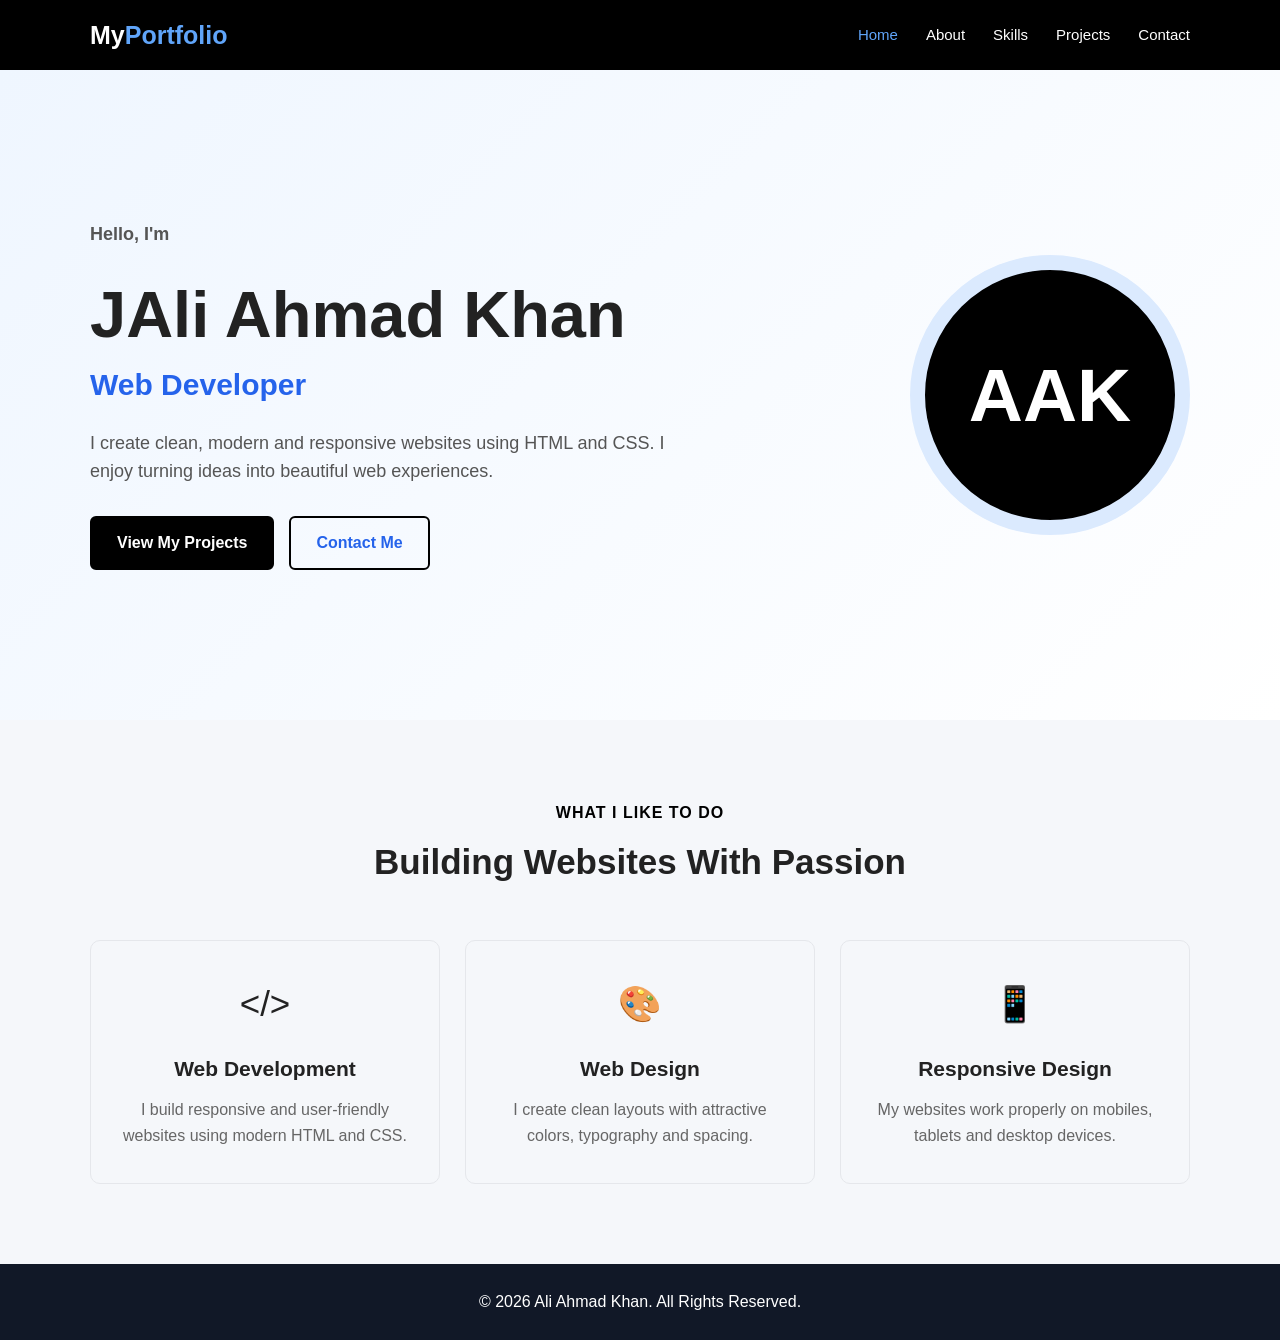
==== index.html @ 8f471ce1 "Add files via upload" ====
<!DOCTYPE html>
<html lang="en">
<head>
    <meta charset="UTF-8">
    <meta name="viewport" content="width=device-width, initial-scale=1.0">
    <meta name="description" content="Personal Portfolio Website">
    <title>Portfolio | Home</title>

    <link rel="stylesheet" href="style.css">
</head>

<body>

    <!-- ================= HEADER ================= -->

    <header class="header">

        <div class="container navbar">

            <a href="index.html" class="logo">
                My<span>Portfolio</span>
            </a>

            <div>
                <ul class="nav-links">
                    <li><a href="index.html" class="active">Home</a></li>
                    <li><a href="about.html">About</a></li>
                    <li><a href="skills.html">Skills</a></li>
                    <li><a href="projects.html">Projects</a></li>
                    <li><a href="contact.html">Contact</a></li>
                </ul>
            </div>

        </div>

    </header>


    

    <main>

        <!-- ================= HERO ================= -->

        <section class="hero">

            <div class="container hero-content">

                <div class="hero-text">

                    <p class="small-heading">
                        Hello, I'm
                    </p>

                    <h1>
                        JAli Ahmad Khan
                    </h1>

                    <h2>
                        Web Developer
                    </h2>

                    <p>
                        I create clean, modern and responsive websites
                        using HTML and CSS. I enjoy turning ideas into
                        beautiful web experiences.
                    </p>

                    <div class="hero-buttons">
                        <a href="projects.html" class="btn">
                            View My Projects
                        </a>

                        <a href="contact.html" class="btn btn-outline">
                            Contact Me
                        </a>
                    </div>

                </div>


                <div class="hero-image">

                    <div class="profile-circle">
                        AAK
                    </div>

                </div>

            </div>

        </section>


        <!-- ================= INTRO ================= -->

        <section class="section">

            <div class="container">

                <div class="section-title">

                    <p>What I Like To Do</p>

                    <h2>
                        Building Websites With Passion
                    </h2>

                </div>


                <div class="cards">

                    <div class="card">

                        <div class="card-icon">
                            &lt;/&gt;
                        </div>

                        <h3>
                            Web Development
                        </h3>

                        <p>
                            I build responsive and user-friendly
                            websites using modern HTML and CSS.
                        </p>

                    </div>


                    <div class="card">

                        <div class="card-icon">
                            🎨
                        </div>

                        <h3>
                            Web Design
                        </h3>

                        <p>
                            I create clean layouts with attractive
                            colors, typography and spacing.
                        </p>

                    </div>


                    <div class="card">

                        <div class="card-icon">
                            📱
                        </div>

                        <h3>
                            Responsive Design
                        </h3>

                        <p>
                            My websites work properly on mobiles,
                            tablets and desktop devices.
                        </p>

                    </div>

                </div>

            </div>

        </section>

    </main>


    <!-- ================= FOOTER ================= -->

    <footer class="footer">

        <p>
            © 2026 Ali Ahmad Khan. All Rights Reserved.
        </p>

    </footer>

</body>
</html>
---- style.css ----
/* =====================================================
   RESET
===================================================== */

* {
    margin: 0;
    padding: 0;
    box-sizing: border-box;
}


html {
    scroll-behavior: smooth;
}


body {
    font-family: Arial, Helvetica, sans-serif;
    line-height: 1.6;
    color: #222;
    background-color: #f5f7fa;
}


a {
    text-decoration: none;
    color: inherit;
}


ul {
    list-style: none;
}


img {
    max-width: 100%;
    display: block;
}



/* =====================================================
   COMMON
===================================================== */

.container {
    width: 90%;
    max-width: 1100px;
    margin: auto;
}


.section {
    padding: 80px 0;
}


.light-section {
    background-color: #f5f7fa;
}


.section-title {
    text-align: center;
    margin-bottom: 50px;
}


.section-title p {
    color: #000000;
    font-weight: bold;
    margin-bottom: 8px;
    text-transform: uppercase;
    letter-spacing: 1px;
}


.section-title h2 {
    font-size: 35px;
}       



/* =====================================================
   HEADER / NAVBAR
===================================================== */

.header {
    background-color: #000000;
    color: white;
    position: sticky;
    top: 0;
    z-index: 1000;
}


.navbar {
    min-height: 70px;
    display: flex;
    flex-direction: row;
    justify-content: space-between;
    align-items: center;
}


.logo {
    font-size: 25px;
    font-weight: bold;
}


.logo span {
    color: #60a5fa;
}


.nav-links {
    display: flex;
    gap: 28px;
}


.nav-links a {
    color: #ffffff;
    font-size: 15px;
    transition: 0.6s;
}


.nav-links a:hover,
.nav-links a.active {
    color: #60a5fa;
}



/* =====================================================
   HERO
===================================================== */

.hero {
    min-height: 650px;

    background:
        linear-gradient(
            135deg,
            #eff6ff,
            #ffffff
        );

    display: flex;
    align-items: center;
}


.hero-content {
    display: flex;
    justify-content: space-between;
    align-items: center;
    gap: 50px;
}


.hero-text {
    max-width: 600px;
}


.small-heading {
    color: #2563eb;
    font-size: 20px;
    font-weight: bold;
    margin-bottom: 10px;
}


.hero-text h1 {
    font-size: 65px;
    line-height: 1.1;
    margin-bottom: 10px;
}


.hero-text h2 {
    color: #2563eb;
    font-size: 30px;
    margin-bottom: 20px;
}


.hero-text > p {
    font-size: 18px;
    color: #555;
    margin-bottom: 30px;
}


.hero-buttons {
    display: flex;
    gap: 15px;
    flex-wrap: wrap;
}



/* =====================================================
   BUTTON
===================================================== */

.btn {
    display: inline-block;

    background-color: #000000;
    color: white;

    padding: 12px 25px;

    border-radius: 6px;

    border: 2px solid #000000;

    font-weight: bold;

    transition: 0.3s;
}


.btn:hover {
    background-color: #000000;
    border-color: #000000;
}


.btn-outline {
    background-color: transparent;
    color: #2563eb;
}


.btn-outline:hover {
    background-color: #2563eb;
    color: white;
}



/* =====================================================
   PROFILE CIRCLE
===================================================== */

.hero-image {
    display: flex;
    justify-content: center;
}


.profile-circle {
    width: 280px;
    height: 280px;

    border-radius: 50%;

    background-color: #000000;

    color: white;

    display: flex;
    align-items: center;
    justify-content: center;

    font-size: 75px;
    font-weight: bold;

    border: 15px solid #dbeafe;
}


 .profile-large {
    width: 300px;
    height: 300px;

    border-radius: 50%;

    background-color: #2563eb;

    color: white;

    display: flex;
    align-items: center;
    justify-content: center;

    font-size: 80px;
    font-weight: bold;

    border: 15px solid #dbeafe;
} 



/* =====================================================
   HOME CARDS
===================================================== */

.cards {
    display: grid;

    grid-template-columns:
        repeat(3, 1fr);

    gap: 25px;
}


.card {
    padding: 35px 25px;

    text-align: center;

    border: 1px solid #e5e7eb;

    border-radius: 10px;

    transition: 0.3s;
}


.card:hover {
    transform: translateY(-8px);

    box-shadow:
        0 10px 30px
        rgba(0, 0, 0, 0.08);
}


.card-icon {
    font-size: 35px;
    margin-bottom: 20px;
}


.card h3 {
    margin-bottom: 12px;
    font-size: 21px;
}


.card p {
    color: #666;
}



/* =====================================================
   PAGE HEADER
===================================================== */

.page-header {
    background-color: #eff6ff;

    text-align: center;

    padding: 70px 0;
}


.page-header h1 {
    font-size: 45px;
    margin-bottom: 10px;
}


.page-header p {
    color: #666;
    font-size: 18px;
}



/* =====================================================
   ABOUT
===================================================== */

.about-content {
    display: grid;

    grid-template-columns:
        350px 1fr;

    gap: 70px;

    align-items: center;
}


.about-image {
    display: flex;
    justify-content: center;
}


.about-text h2 {
    font-size: 35px;
    margin-bottom: 20px;
}


.about-text p {
    color: #555;
    margin-bottom: 15px;
}


.about-info {
    margin-top: 30px;

    display: grid;

    grid-template-columns:
        repeat(2, 1fr);

    gap: 15px;
}


.about-info div {
    padding: 12px;

    background-color: #f5f7fa;

    border-radius: 5px;
}


.about-info strong {
    display: block;
    margin-bottom: 4px;
}


.about-info span {
    color: #666;
}



/* =====================================================
   TIMELINE
===================================================== */

.timeline {
    max-width: 800px;
    margin: auto;
}


.timeline-item {
    border-left: 4px solid #2563eb;

    padding: 10px 25px 30px;

    margin-bottom: 20px;
}


.timeline-item span {
    color: #2563eb;
    font-weight: bold;
}


.timeline-item h3 {
    font-size: 23px;
    margin: 5px 0;
}


.timeline-item p {
    color: #666;
}



/* =====================================================
   SKILLS
===================================================== */

.skills-grid {
    display: grid;

    grid-template-columns:
        repeat(2, 1fr);

    gap: 25px;
}


.skill-card {
    border: 1px solid #ddd;

    padding: 25px;

    border-radius: 8px;
}


.skill-card h3 {
    margin-bottom: 12px;
}


.progress {
    height: 25px;

    background-color: #e5e7eb;

    border-radius: 20px;

    overflow: hidden;
}


.progress-bar {
    height: 100%;

    background-color: #000000;

    color: white;

    font-size: 13px;

    display: flex;

    align-items: center;

    justify-content: flex-end;

    padding-right: 10px;
}


.html {
    width: 90%;
}


.css {
    width: 85%;
}


.javascript {
    width: 75%;
}


.responsive {
    width: 90%;
}


.git {
    width: 70%;
}


.ui {
    width: 80%;
}



/* =====================================================
   SKILL TAGS
===================================================== */

.tags {
    display: flex;

    justify-content: center;

    gap: 12px;

    flex-wrap: wrap;
}


.tags span {
    background-color: #dbeafe;

    color: #1d4ed8;

    padding: 10px 18px;

    border-radius: 30px;

    font-weight: bold;
}



/* =====================================================
   PROJECTS
===================================================== */

.projects-grid {
    display: grid;

    grid-template-columns:
        repeat(2, 1fr);

    gap: 30px;
}


.project-card {
    border: 1px solid #ddd;

    border-radius: 10px;

    overflow: hidden;

    background-color: white;

    transition: 0.3s;
}


.project-card:hover {
    transform: translateY(-7px);

    box-shadow:
        0 10px 30px
        rgba(0, 0, 0, 0.1);
}


.project-image {
    height: 200px;

    background-color: #000000;

    color: white;

    display: flex;

    align-items: center;

    justify-content: center;

    font-size: 30px;

    font-weight: bold;
}


.project-content {
    padding: 25px;
}


.project-content h2 {
    margin-bottom: 10px;
}


.project-content p {
    color: #666;

    margin-bottom: 20px;
}


.project-tags {
    display: flex;

    gap: 8px;

    flex-wrap: wrap;

    margin-bottom: 20px;
}


.project-tags span {
    background-color: #eff6ff;

    color: #2563eb;

    padding: 5px 10px;

    border-radius: 4px;

    font-size: 13px;
}


.project-link {
    color: #2563eb;

    font-weight: bold;
}



/* =====================================================
   CONTACT
===================================================== */

.contact-container {
    display: grid;

    grid-template-columns:
        1fr 1.2fr;

    gap: 60px;
}


.contact-info h2 {
    font-size: 35px;

    margin-bottom: 15px;
}


.contact-info > p {
    color: #666;

    margin-bottom: 30px;
}


.contact-item {
    margin-bottom: 20px;
}


.contact-item strong {
    color: #2563eb;
}


.contact-item p {
    color: #555;
}


.social-links {
    display: flex;

    gap: 10px;

    flex-wrap: wrap;

    margin-top: 30px;
}


.social-links a {
    background-color: #111827;

    color: white;

    padding: 8px 15px;

    border-radius: 5px;
}


.social-links a:hover {
    background-color: #000000;
}



/* =====================================================
   FORM
===================================================== */

.contact-form {
    background-color: #f5f7fa;

    padding: 30px;

    border-radius: 10px;
}


.form-group {
    margin-bottom: 20px;
}


.form-group label {
    display: block;

    font-weight: bold;

    margin-bottom: 7px;
}


.form-group input,
.form-group textarea {
    width: 100%;

    padding: 12px 15px;

    border: 1px solid #d1d5db;

    border-radius: 5px;

    font-family: inherit;

    font-size: 15px;

    outline: none;
}


.form-group input:focus,
.form-group textarea:focus {
    border-color: #2563eb;
}


.form-group textarea {
    resize: vertical;
}



/* =====================================================
   FOOTER
===================================================== */

.footer {
    background-color: #111827;

    color: white;

    text-align: center;

    padding: 25px;

    margin-top: 0;
}



/* =====================================================
   TABLET
===================================================== */

@media (max-width : 800px) {

    .navbar {
        flex-direction: column;

        padding: 18px 0;

        gap: 15px;
    }


    .nav-links {
        gap: 15px;

        flex-wrap: wrap;

        justify-content: center;
    }


    .hero {
        padding: 70px 0;
    }


    .hero-content {
        flex-direction: column-reverse;

        text-align: center;
    }


    .hero-buttons {
        justify-content: center;
    }


    .hero-text h1 {
        font-size: 50px;
    }


    .cards {
        grid-template-columns: 1fr;
    }


    .about-content {
        grid-template-columns: 1fr;

        text-align: center;
    }


    .about-info {
        text-align: left;
    }


    .skills-grid {
        grid-template-columns: 1fr;
    }


    .projects-grid {
        grid-template-columns: 1fr;
    }


    .contact-container {
        grid-template-columns: 1fr;
    }

}



/* =====================================================
   MOBILE
===================================================== */

@media (max-width: 500px) {

    .container {
        width: 92%;
    }


    .section {
        padding: 60px 0;
    }


    .nav-links {
        gap: 10px;
    }


    .nav-links a {
        font-size: 13px;
    }


    .hero {
        min-height: auto;

        padding: 70px 0;
    }


    .profile-circle {
        width: 210px;
        height: 210px;

        font-size: 55px;
    }


    .profile-large {
        width: 220px;
        height: 220px;

        font-size: 60px;
    }


    .hero-text h1 {
        font-size: 42px;
    }


    .hero-text h2 {
        font-size: 24px;
    }


    .hero-text > p {
        font-size: 16px;
    }


    .section-title h2 {
        font-size: 28px;
    }


    .page-header h1 {
        font-size: 35px;
    }


    .about-text h2 {
        font-size: 28px;
    }


    .about-info {
        grid-template-columns: 1fr;
    }


    .contact-form {
        padding: 20px;
    }


    .project-image {
        height: 160px;
    }

}
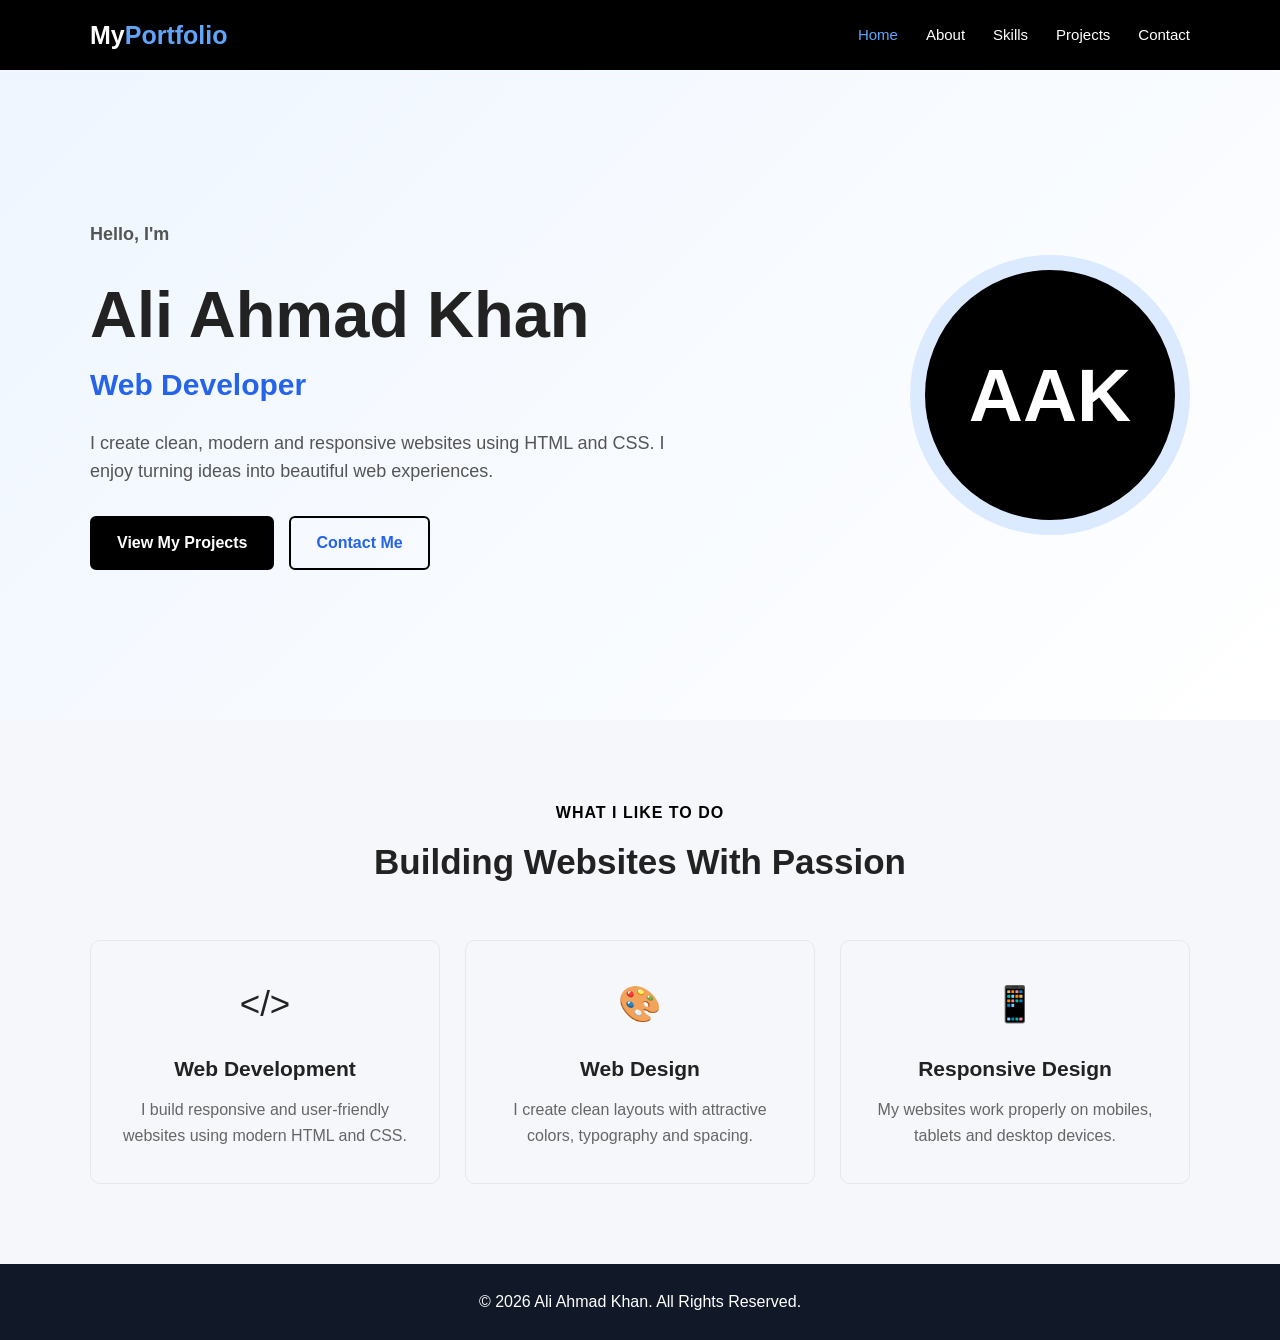
==== commit 2b2cf0f4: "Update index.html" ====
--- a/index.html
+++ b/index.html
@@ -53,7 +53,7 @@
                     </p>
 
                     <h1>
-                        JAli Ahmad Khan
+                        Ali Ahmad Khan
                     </h1>
 
                     <h2>
@@ -184,4 +184,4 @@
     </footer>
 
 </body>
-</html>+</html>
